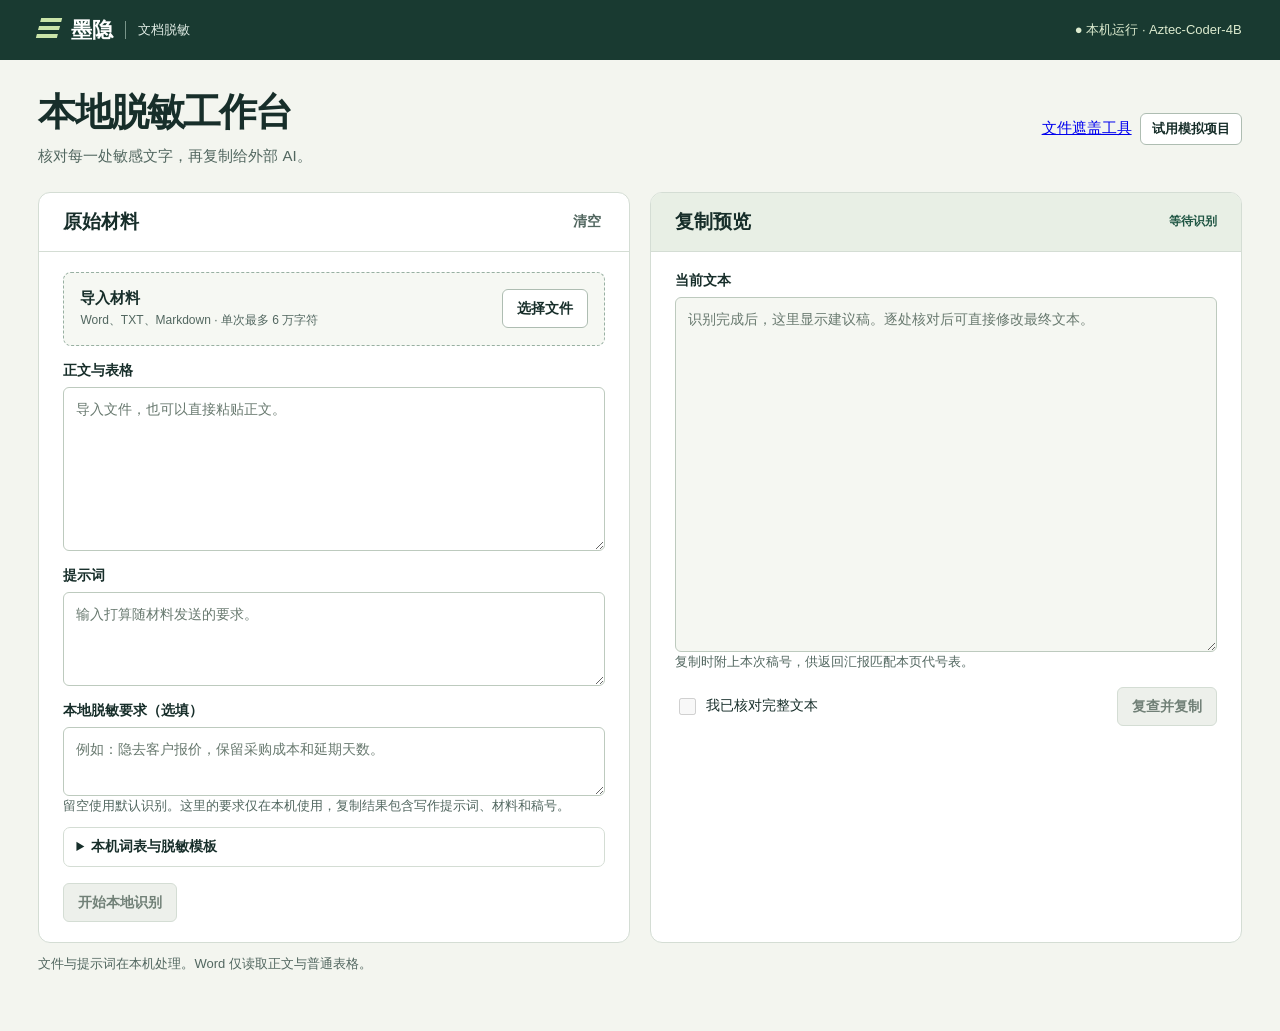
==== web/index.html @ da2279cf "Prepare Moyin Windows private beta with local Aztec redaction" ====
<!doctype html>
<html lang="zh-CN" translate="no"><head><meta charset="utf-8"><meta name="viewport" content="width=device-width,initial-scale=1">
<title>墨隐 · 本地脱敏工作台</title><link rel="stylesheet" href="style.css"><link rel="stylesheet" href="review.css">
<script defer src="text-import.js"></script>
<script defer src="sample.js"></script><script defer src="docx.js"></script><script defer src="review.js"></script><script defer src="outbound.js"></script><script defer src="ui.js"></script><script defer src="profile-return.js"></script></head>
<body><header><div class="bar"><div class="brand"><i aria-hidden="true"></i>墨隐<span>文档脱敏</span></div><span class="offline">● 本机运行 · Aztec-Coder-4B</span></div></header>
<main><section class="intro"><div><h1>本地脱敏工作台</h1><p>核对每一处敏感文字，再复制给外部 AI。</p></div><div class="buttons"><a href="/formats/" target="_blank" rel="noopener">文件遮盖工具</a><button id="demo">试用模拟项目</button></div></section>
<div class="workspace"><section class="panel"><div class="panelTitle"><h2>原始材料</h2><button id="clear" class="link">清空</button></div>
<div class="inside"><div id="drop" class="drop"><div><strong id="filename">导入材料</strong><small id="fileinfo">Word、TXT、Markdown · 单次最多 6 万字符</small></div><label class="button" for="file">选择文件</label><input class="file" id="file" type="file" accept=".docx,.txt,.md,.markdown"></div>
<label class="field" for="body">正文与表格</label><textarea rows="6" id="body" maxlength="60000" placeholder="导入文件，也可以直接粘贴正文。" spellcheck="false"></textarea>
<label class="field" for="prompt">提示词</label><textarea rows="3" id="prompt" maxlength="10000" placeholder="输入打算随材料发送的要求。" spellcheck="false"></textarea>
<label class="field" for="policy">本地脱敏要求（选填）</label><textarea rows="2" id="policy" maxlength="1000" placeholder="例如：隐去客户报价，保留采购成本和延期天数。" aria-describedby="policyHelp" spellcheck="false"></textarea>
<small id="policyHelp">留空使用默认识别。这里的要求仅在本机使用，复制结果包含写作提示词、材料和稿号。</small>
<details id="profileBox"><summary>本机词表与脱敏模板</summary>
<label class="field" for="vocabulary">本次启用的词表</label><textarea id="vocabulary" rows="3" maxlength="30000" placeholder="客户 | 山岚包装有限公司 | 山岚，SL&#10;项目 | 石榴" spellcheck="false"></textarea>
<small>每行一项，用竖线隔开类别、全称、可选客户简称。支持客户、人员、项目、机构、敏感内容。多个简称用逗号隔开。</small>
<div class="buttons"><button id="saveProfile">导出要求和词表</button><label class="button" for="loadProfile">导入模板</label><input id="loadProfile" class="file" type="file" accept=".json"></div>
<small>模板文件含原始词项，只在主动导出时保存到本机。导入后可以为当前材料单独修改。</small></details>
<div class="actions"><button id="run" class="primary" disabled>开始本地识别</button><button id="cancel" hidden>取消识别</button></div>
<div class="manual" id="manual" hidden><label for="manualType">补标选区</label><select id="manualType"><option>人员</option><option>客户全称</option><option>客户简称</option><option>项目</option><option>编号</option><option>机构</option><option>电话</option><option>邮箱</option><option>敏感内容</option></select><button id="add">替换选中文字</button><small>在上方原文或提示词中选中漏项，可只替换那一处。</small></div>
</div></section>
<section class="panel review"><div class="panelTitle"><h2>复制预览</h2><span class="state" id="reviewState">等待识别</span></div><div class="inside">
<label class="field first" for="draft">当前文本</label><textarea rows="14" id="draft" readonly spellcheck="false" placeholder="识别完成后，这里显示建议稿。逐处核对后可直接修改最终文本。"></textarea>
<div id="preflight" hidden><p role="status" id="issueText"></p><button id="locateIssue">定位这处原文</button> <button id="allowIssue">确认这处可对外发送</button></div>
<small id="stampNote">复制时附上本次稿号，供返回汇报匹配本页代号表。</small>
<div class="copyrow"><label class="check"><input type="checkbox" id="checked" disabled>我已核对完整文本</label><button id="copy" class="primary" disabled>复查并复制</button></div>
</div></section></div><p role="status" id="status">文件与提示词在本机处理。Word 仅读取正文与普通表格。</p>
<section class="panel" id="reviewPanel" hidden><div class="panelTitle"><h2>逐处核对</h2><span class="state" id="count"></span></div>
<div class="inside"><p id="policyNote" hidden></p><details id="aliasBox"><summary>客户全称与简称</summary><div id="aliasList"></div></details>
<div class="navrow"><label>显示 <select id="filter"><option value="all">全部位置</option><option value="pending">待核对位置</option><option value="policy">按本次要求识别</option><option value="attention">需要重点核对</option><option value="dictionary">来自本机词表</option></select></label><span><button id="prev">上一页</button> <span id="pageNo"></span> <button id="next">下一页</button></span></div>
<ol id="rows" class="positions"></ol></div></section>
<section class="panel" id="returnPanel" hidden><div class="panelTitle"><h2>汇报回填</h2></div><div class="inside">
<label class="field first" for="returnVersion">对外稿版本</label><select id="returnVersion"><option value="">按返回稿号匹配</option></select>
<small>代号表仅在当前页面有效。请在刷新或关闭页面前完成回填。</small>
<p id="versionSummary" class="context"></p><details id="versionDetails" hidden><summary>查看该版完整对外稿</summary><p id="versionDraft" class="context"></p></details>
<label class="field first" for="externalDraft">外部 AI 返回的汇报</label><textarea id="externalDraft" rows="4" maxlength="100000" spellcheck="false" placeholder="将基于本轮脱敏文本生成的汇报粘贴到这里。"></textarea>
<button id="scanReturn">核对汇报中的代号</button><p id="returnNote" role="status"></p><div id="returnChoices"></div>
<label class="field" for="restored">内部汇报预览</label><textarea id="restored" rows="5" readonly spellcheck="false"></textarea>
<small>请逐处确认名称和上下文。遗漏、混用或改写的代号也可以直接在内部预览中修正。</small>
<div class="copyrow"><label class="check"><input type="checkbox" id="verifiedReturn" disabled>我已核对内部汇报</label><button id="copyReturn" disabled>复制内部汇报</button></div>
</div></section></main></body></html>
---- web/style.css ----
:root{--ink:#172e2a;--muted:#526760;--line:#d4ddd4;--paper:#f3f5ef;--pine:#205644;--soft:#e4ede1;--white:#fff;--gap:24px;font-family:Inter,"Microsoft YaHei UI","Microsoft YaHei",sans-serif;color:var(--ink);background:var(--paper);font-size:15px}
*{box-sizing:border-box}body{margin:0}header{background:#193a31;color:#fff}.bar,main{width:min(1280px,94%);margin:auto}.bar,.intro,.panelTitle,.drop,.actions,.copyrow{display:flex;align-items:center;justify-content:space-between;gap:16px}.bar{min-height:60px}.brand{display:flex;align-items:center;gap:12px;font-size:21px;font-weight:700}.brand i{width:21px;height:24px;background:repeating-linear-gradient(0deg,transparent 0 4px,#cae4a9 4px 8px);transform:skew(-15deg)}.brand span{font-weight:400;font-size:13px;border-left:1px solid #789489;padding-left:12px;color:#e3eee7}.offline{color:#dcebcf;font-size:13px}
main{padding:30px 0 40px}.intro{margin:0 0 24px}.intro h1{font-size:clamp(26px,3vw,38px);line-height:1.2;letter-spacing:-.05em;margin:0 0 8px}.intro p,.muted,small,.field span{color:var(--muted)}.intro p{margin:0;line-height:1.6}.workspace{display:grid;grid-template-columns:1fr 1fr;gap:20px}.panel{min-width:0;background:var(--white);border:1px solid var(--line);border-radius:12px;overflow:hidden}.panelTitle{padding:16px 24px;border-bottom:1px solid var(--line);min-height:57px}.panelTitle h2{font-size:19px;margin:0}.inside{padding:20px 24px}.review .panelTitle{background:#e8efe5}.state{font-size:12px;font-weight:600;color:var(--pine)}.drop{border:1px dashed #98b0a2;padding:16px;border-radius:8px;background:#f6f8f3}.drop.over{outline:3px solid var(--pine)}.drop div{min-width:0}.drop strong{display:block;overflow-wrap:anywhere}.drop small{display:block;margin-top:4px;font-size:12px}.file{position:absolute;width:1px;height:1px;opacity:0}.drop:focus-within{outline:2px solid var(--pine)}
button,.button{appearance:none;border:1px solid #aebdb2;border-radius:6px;background:#fff;color:var(--ink);font:inherit;font-size:14px;font-weight:600;line-height:1.2;padding:10px 14px;cursor:pointer;white-space:nowrap}button:hover,.button:hover{background:var(--soft)}.link{border:0;background:none;padding:4px;color:var(--muted)}.primary{background:var(--pine);border-color:var(--pine);color:white}.primary:hover{background:#143e31}button:disabled{background:#edf0eb;color:#718077;border-color:var(--line);cursor:default}button:focus-visible,summary:focus-visible,input:focus-visible,textarea:focus-visible{outline:2px solid var(--pine);outline-offset:2px}.field{display:block;font-weight:600;font-size:14px;margin:16px 0 7px}.field.first{margin-top:0}.field span{font-size:12px;font-weight:400;margin-left:6px}textarea,.fix input{width:100%;border:1px solid #bdcabe;border-radius:6px;padding:10px 12px;font:inherit;font-size:14px;line-height:1.7;color:var(--ink);background:#fff}textarea{display:block;resize:vertical}textarea:disabled{background:#f6f8f3}textarea::placeholder,input::placeholder{color:#68796f}.actions{margin-top:16px;justify-content:flex-start;flex-wrap:wrap}.muted{font-size:12px}.copyrow{margin-top:16px;flex-wrap:wrap}.check{font-size:14px;display:flex;gap:7px;align-items:center}.check input{width:17px;height:17px;accent-color:var(--pine)}summary{cursor:pointer;font-weight:600;font-size:14px}.review details{padding:12px 0;border-bottom:1px solid var(--line)}.fix{display:grid;grid-template-columns:1fr 1fr auto;gap:8px;align-items:end;margin-top:12px}.fix label{font-size:12px;color:var(--muted)}.fix input{display:block;margin-top:4px;padding:6px 8px;min-width:0}#status{margin:12px 0 16px;min-height:21px;color:var(--muted);font-size:13px}#status.error{color:#8e302a}.evidence{border:1px solid var(--line);background:white;border-radius:8px;padding:14px 20px}.tablewrap{overflow:auto}table{border-collapse:collapse;width:100%;margin-top:12px;font-size:13px}th,td{padding:8px;text-align:left;border-top:1px solid var(--line);overflow-wrap:anywhere}th{color:var(--muted)}
@media(max-width:800px){.workspace{grid-template-columns:1fr}.inside,.panelTitle{padding:16px}.intro{align-items:flex-start}.intro p{font-size:14px}.fix{grid-template-columns:1fr 1fr}.intro button{font-size:12px}main{padding-top:20px}}
---- web/review.css ----
[hidden]{display:none!important}.manual,.navrow,.buttons,.aliasrow{display:flex;align-items:center;gap:8px;flex-wrap:wrap}.manual{border-top:1px solid var(--line);margin-top:16px;padding-top:12px}.manual small{width:100%}select{max-width:100%;padding:6px 9px;font:inherit;font-size:14px;color:var(--ink);background:white;border:1px solid #afbeb4;border-radius:6px}.navrow{justify-content:space-between;padding:16px 0}.positions{list-style:none;padding:0;margin:0}.positions li{border-top:1px solid var(--line);padding:13px 0;display:grid;grid-template-columns:minmax(0,1fr) auto;gap:8px 20px}.positions small{display:block}.context{margin:5px 0;white-space:pre-wrap;overflow-wrap:anywhere;line-height:1.65}.context mark{background:#f7e7ae;color:var(--ink);padding:1px 2px;border-radius:2px}.buttons{justify-content:flex-end}.buttons button[aria-pressed=true]{background:var(--pine);color:white}.aliasrow{padding:8px 0}.aliasrow strong{min-width:6em}.positions select{max-width:280px}.review textarea[readonly]{background:#f5f7f2}.navrow button,.buttons button,.manual button,.aliasrow button{font-size:13px;padding:7px 11px}#status{min-height:1.5em}#reviewPanel summary{font-weight:600;cursor:pointer}#aliasBox{padding:10px 14px;background:#f3f6ef;border-radius:7px}#pageNo{font-size:13px}.aliasrow label{display:flex;align-items:center;gap:8px}
@media(max-width:760px){.positions li{grid-template-columns:1fr}.buttons{justify-content:flex-start}.navrow{align-items:flex-start}}
#policyNote{margin:0 0 12px;padding:10px 14px;border-left:3px solid var(--pine);background:#f3f6ef;line-height:1.6}
#profileBox{margin-top:12px;padding:10px 12px;border:1px solid var(--line);border-radius:7px}#profileBox summary{cursor:pointer;font-weight:600}#profileBox .buttons{justify-content:flex-start;margin:8px 0}
#returnPanel{margin-top:18px}#scanReturn{margin-top:8px}.returnChoice{display:grid;grid-template-columns:minmax(0,1fr) auto;gap:4px 12px;padding:10px 0;border-top:1px solid var(--line)}.returnChoice select{grid-column:2;grid-row:1/3;max-width:300px}.returnChoice small{grid-column:1}
@media(max-width:760px){.returnChoice{display:block}.returnChoice select{display:block;max-width:100%;margin-top:5px}}
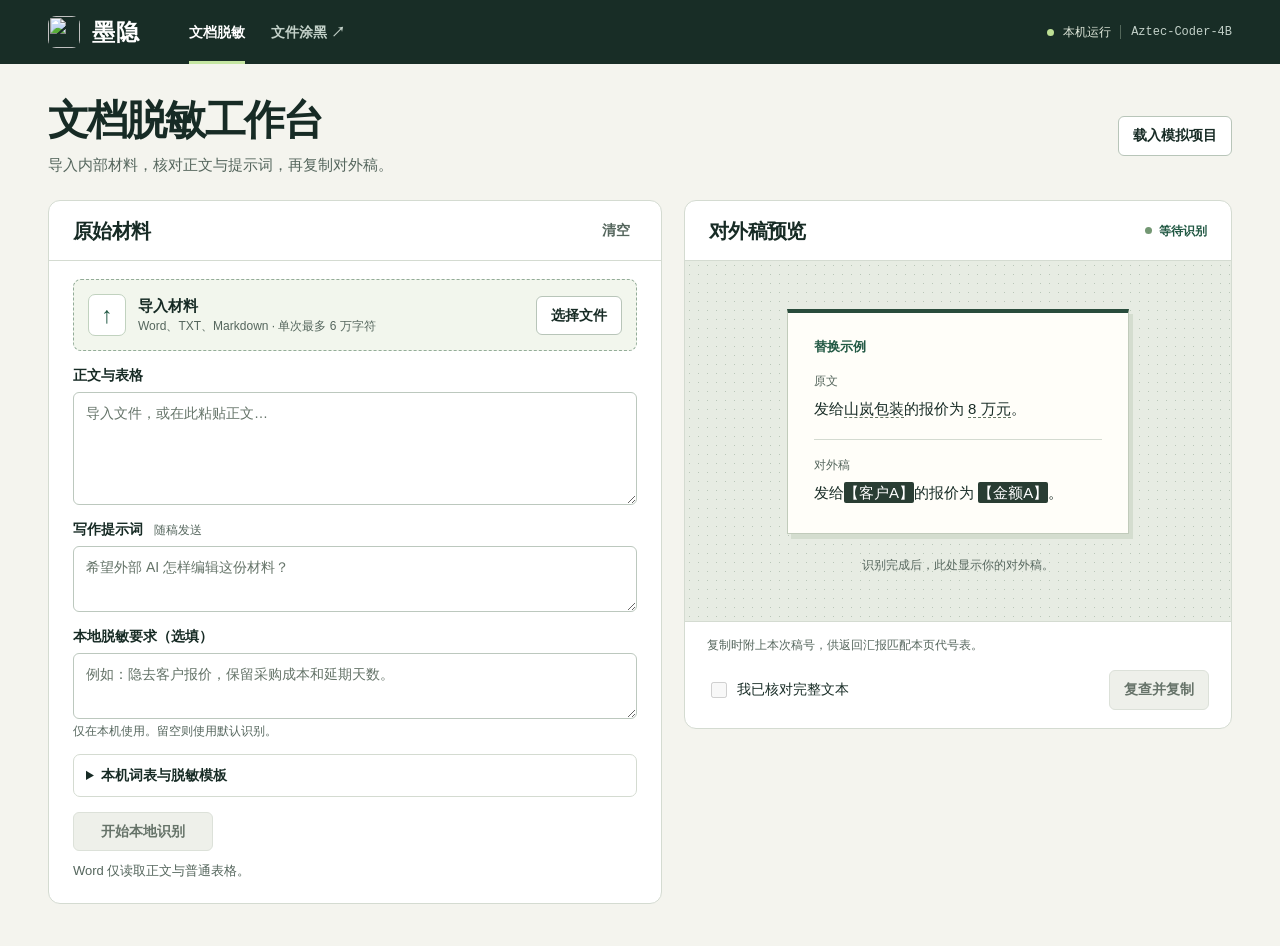
==== commit 310c6f6e: "Release private beta 2 with final cuttlefish identity and review workspace" ====
--- a/web/index.html
+++ b/web/index.html
@@ -1,34 +1,37 @@
 <!doctype html>
 <html lang="zh-CN" translate="no"><head><meta charset="utf-8"><meta name="viewport" content="width=device-width,initial-scale=1">
-<title>墨隐 · 本地脱敏工作台</title><link rel="stylesheet" href="style.css"><link rel="stylesheet" href="review.css">
+<link rel="icon" href="/moyin-32.png" type="image/png" sizes="32x32"><title>墨隐 · 本地脱敏工作台</title><link rel="stylesheet" href="style.css"><link rel="stylesheet" href="review.css">
 <script defer src="text-import.js"></script>
 <script defer src="sample.js"></script><script defer src="docx.js"></script><script defer src="review.js"></script><script defer src="outbound.js"></script><script defer src="ui.js"></script><script defer src="profile-return.js"></script></head>
-<body><header><div class="bar"><div class="brand"><i aria-hidden="true"></i>墨隐<span>文档脱敏</span></div><span class="offline">● 本机运行 · Aztec-Coder-4B</span></div></header>
-<main><section class="intro"><div><h1>本地脱敏工作台</h1><p>核对每一处敏感文字，再复制给外部 AI。</p></div><div class="buttons"><a href="/formats/" target="_blank" rel="noopener">文件遮盖工具</a><button id="demo">试用模拟项目</button></div></section>
+<body><header><div class="bar"><div class="brand"><img src="/moyin-96.png" alt="" width="32" height="32">墨隐</div><nav aria-label="工作区"><span aria-current="page">文档脱敏</span><a href="/formats/" target="_blank" rel="noopener" aria-label="文件涂黑，在新标签页打开">文件涂黑 ↗</a></nav><span class="offline">本机运行 <b>Aztec-Coder-4B</b></span></div></header>
+<main><section class="intro"><div><h1>文档脱敏工作台</h1><p>导入内部材料，核对正文与提示词，再复制对外稿。</p></div><button id="demo">载入模拟项目</button></section>
 <div class="workspace"><section class="panel"><div class="panelTitle"><h2>原始材料</h2><button id="clear" class="link">清空</button></div>
 <div class="inside"><div id="drop" class="drop"><div><strong id="filename">导入材料</strong><small id="fileinfo">Word、TXT、Markdown · 单次最多 6 万字符</small></div><label class="button" for="file">选择文件</label><input class="file" id="file" type="file" accept=".docx,.txt,.md,.markdown"></div>
-<label class="field" for="body">正文与表格</label><textarea rows="6" id="body" maxlength="60000" placeholder="导入文件，也可以直接粘贴正文。" spellcheck="false"></textarea>
-<label class="field" for="prompt">提示词</label><textarea rows="3" id="prompt" maxlength="10000" placeholder="输入打算随材料发送的要求。" spellcheck="false"></textarea>
+<label class="field" for="body">正文与表格</label><textarea rows="4" id="body" maxlength="60000" placeholder="导入文件，或在此粘贴正文…" spellcheck="false"></textarea>
+<label class="field" for="prompt">写作提示词 <span>随稿发送</span></label><textarea rows="2" id="prompt" maxlength="10000" placeholder="希望外部 AI 怎样编辑这份材料？" spellcheck="false"></textarea>
 <label class="field" for="policy">本地脱敏要求（选填）</label><textarea rows="2" id="policy" maxlength="1000" placeholder="例如：隐去客户报价，保留采购成本和延期天数。" aria-describedby="policyHelp" spellcheck="false"></textarea>
-<small id="policyHelp">留空使用默认识别。这里的要求仅在本机使用，复制结果包含写作提示词、材料和稿号。</small>
+<small id="policyHelp">仅在本机使用。留空则使用默认识别。</small>
 <details id="profileBox"><summary>本机词表与脱敏模板</summary>
 <label class="field" for="vocabulary">本次启用的词表</label><textarea id="vocabulary" rows="3" maxlength="30000" placeholder="客户 | 山岚包装有限公司 | 山岚，SL&#10;项目 | 石榴" spellcheck="false"></textarea>
 <small>每行一项，用竖线隔开类别、全称、可选客户简称。支持客户、人员、项目、机构、敏感内容。多个简称用逗号隔开。</small>
 <div class="buttons"><button id="saveProfile">导出要求和词表</button><label class="button" for="loadProfile">导入模板</label><input id="loadProfile" class="file" type="file" accept=".json"></div>
 <small>模板文件含原始词项，只在主动导出时保存到本机。导入后可以为当前材料单独修改。</small></details>
 <div class="actions"><button id="run" class="primary" disabled>开始本地识别</button><button id="cancel" hidden>取消识别</button></div>
-<div class="manual" id="manual" hidden><label for="manualType">补标选区</label><select id="manualType"><option>人员</option><option>客户全称</option><option>客户简称</option><option>项目</option><option>编号</option><option>机构</option><option>电话</option><option>邮箱</option><option>敏感内容</option></select><button id="add">替换选中文字</button><small>在上方原文或提示词中选中漏项，可只替换那一处。</small></div>
+<p role="status" id="status">Word 仅读取正文与普通表格。</p><div class="manual" id="manual" hidden><label for="manualType">补标选区</label><select id="manualType"><option>人员</option><option>客户全称</option><option>客户简称</option><option>项目</option><option>编号</option><option>机构</option><option>电话</option><option>邮箱</option><option>敏感内容</option></select><button id="add">替换选中文字</button><small>在上方原文或提示词中选中漏项，可只替换那一处。</small></div>
 </div></section>
-<section class="panel review"><div class="panelTitle"><h2>复制预览</h2><span class="state" id="reviewState">等待识别</span></div><div class="inside">
-<label class="field first" for="draft">当前文本</label><textarea rows="14" id="draft" readonly spellcheck="false" placeholder="识别完成后，这里显示建议稿。逐处核对后可直接修改最终文本。"></textarea>
+<section class="panel review" id="previewPanel" tabindex="-1" aria-label="对外稿预览"><div class="panelTitle"><h2>对外稿预览</h2><span class="state" id="reviewState" aria-live="polite">等待识别</span></div><div class="inside">
+<div class="proof">
+<div id="previewEmpty" class="previewEmpty"><div class="sampleSheet"><span>替换示例</span><p>原文</p><div>发给<em>山岚包装</em>的报价为 <em>8 万元</em>。</div><hr><p>对外稿</p><div>发给<mark>【客户A】</mark>的报价为 <mark>【金额A】</mark>。</div></div><small>识别完成后，此处显示你的对外稿。</small></div>
+<textarea rows="14" id="draft" aria-label="对外稿文本" hidden readonly spellcheck="false"></textarea></div>
+<a href="#reviewPanel" id="jumpReview" hidden>查看待核对位置 ↓</a>
 <div id="preflight" hidden><p role="status" id="issueText"></p><button id="locateIssue">定位这处原文</button> <button id="allowIssue">确认这处可对外发送</button></div>
 <small id="stampNote">复制时附上本次稿号，供返回汇报匹配本页代号表。</small>
 <div class="copyrow"><label class="check"><input type="checkbox" id="checked" disabled>我已核对完整文本</label><button id="copy" class="primary" disabled>复查并复制</button></div>
-</div></section></div><p role="status" id="status">文件与提示词在本机处理。Word 仅读取正文与普通表格。</p>
-<section class="panel" id="reviewPanel" hidden><div class="panelTitle"><h2>逐处核对</h2><span class="state" id="count"></span></div>
+</div></section></div>
+<section class="panel" id="reviewPanel" tabindex="-1" aria-label="逐处核对" hidden><div class="panelTitle"><h2>逐处核对</h2><span class="state" id="count"></span></div>
 <div class="inside"><p id="policyNote" hidden></p><details id="aliasBox"><summary>客户全称与简称</summary><div id="aliasList"></div></details>
 <div class="navrow"><label>显示 <select id="filter"><option value="all">全部位置</option><option value="pending">待核对位置</option><option value="policy">按本次要求识别</option><option value="attention">需要重点核对</option><option value="dictionary">来自本机词表</option></select></label><span><button id="prev">上一页</button> <span id="pageNo"></span> <button id="next">下一页</button></span></div>
-<ol id="rows" class="positions"></ol></div></section>
+<ol id="rows" class="positions"></ol><a class="backPreview" href="#previewPanel">返回对外稿预览 ↑</a></div></section>
 <section class="panel" id="returnPanel" hidden><div class="panelTitle"><h2>汇报回填</h2></div><div class="inside">
 <label class="field first" for="returnVersion">对外稿版本</label><select id="returnVersion"><option value="">按返回稿号匹配</option></select>
 <small>代号表仅在当前页面有效。请在刷新或关闭页面前完成回填。</small>
--- a/web/style.css
+++ b/web/style.css
@@ -1,5 +1,109 @@
-:root{--ink:#172e2a;--muted:#526760;--line:#d4ddd4;--paper:#f3f5ef;--pine:#205644;--soft:#e4ede1;--white:#fff;--gap:24px;font-family:Inter,"Microsoft YaHei UI","Microsoft YaHei",sans-serif;color:var(--ink);background:var(--paper);font-size:15px}
-*{box-sizing:border-box}body{margin:0}header{background:#193a31;color:#fff}.bar,main{width:min(1280px,94%);margin:auto}.bar,.intro,.panelTitle,.drop,.actions,.copyrow{display:flex;align-items:center;justify-content:space-between;gap:16px}.bar{min-height:60px}.brand{display:flex;align-items:center;gap:12px;font-size:21px;font-weight:700}.brand i{width:21px;height:24px;background:repeating-linear-gradient(0deg,transparent 0 4px,#cae4a9 4px 8px);transform:skew(-15deg)}.brand span{font-weight:400;font-size:13px;border-left:1px solid #789489;padding-left:12px;color:#e3eee7}.offline{color:#dcebcf;font-size:13px}
-main{padding:30px 0 40px}.intro{margin:0 0 24px}.intro h1{font-size:clamp(26px,3vw,38px);line-height:1.2;letter-spacing:-.05em;margin:0 0 8px}.intro p,.muted,small,.field span{color:var(--muted)}.intro p{margin:0;line-height:1.6}.workspace{display:grid;grid-template-columns:1fr 1fr;gap:20px}.panel{min-width:0;background:var(--white);border:1px solid var(--line);border-radius:12px;overflow:hidden}.panelTitle{padding:16px 24px;border-bottom:1px solid var(--line);min-height:57px}.panelTitle h2{font-size:19px;margin:0}.inside{padding:20px 24px}.review .panelTitle{background:#e8efe5}.state{font-size:12px;font-weight:600;color:var(--pine)}.drop{border:1px dashed #98b0a2;padding:16px;border-radius:8px;background:#f6f8f3}.drop.over{outline:3px solid var(--pine)}.drop div{min-width:0}.drop strong{display:block;overflow-wrap:anywhere}.drop small{display:block;margin-top:4px;font-size:12px}.file{position:absolute;width:1px;height:1px;opacity:0}.drop:focus-within{outline:2px solid var(--pine)}
-button,.button{appearance:none;border:1px solid #aebdb2;border-radius:6px;background:#fff;color:var(--ink);font:inherit;font-size:14px;font-weight:600;line-height:1.2;padding:10px 14px;cursor:pointer;white-space:nowrap}button:hover,.button:hover{background:var(--soft)}.link{border:0;background:none;padding:4px;color:var(--muted)}.primary{background:var(--pine);border-color:var(--pine);color:white}.primary:hover{background:#143e31}button:disabled{background:#edf0eb;color:#718077;border-color:var(--line);cursor:default}button:focus-visible,summary:focus-visible,input:focus-visible,textarea:focus-visible{outline:2px solid var(--pine);outline-offset:2px}.field{display:block;font-weight:600;font-size:14px;margin:16px 0 7px}.field.first{margin-top:0}.field span{font-size:12px;font-weight:400;margin-left:6px}textarea,.fix input{width:100%;border:1px solid #bdcabe;border-radius:6px;padding:10px 12px;font:inherit;font-size:14px;line-height:1.7;color:var(--ink);background:#fff}textarea{display:block;resize:vertical}textarea:disabled{background:#f6f8f3}textarea::placeholder,input::placeholder{color:#68796f}.actions{margin-top:16px;justify-content:flex-start;flex-wrap:wrap}.muted{font-size:12px}.copyrow{margin-top:16px;flex-wrap:wrap}.check{font-size:14px;display:flex;gap:7px;align-items:center}.check input{width:17px;height:17px;accent-color:var(--pine)}summary{cursor:pointer;font-weight:600;font-size:14px}.review details{padding:12px 0;border-bottom:1px solid var(--line)}.fix{display:grid;grid-template-columns:1fr 1fr auto;gap:8px;align-items:end;margin-top:12px}.fix label{font-size:12px;color:var(--muted)}.fix input{display:block;margin-top:4px;padding:6px 8px;min-width:0}#status{margin:12px 0 16px;min-height:21px;color:var(--muted);font-size:13px}#status.error{color:#8e302a}.evidence{border:1px solid var(--line);background:white;border-radius:8px;padding:14px 20px}.tablewrap{overflow:auto}table{border-collapse:collapse;width:100%;margin-top:12px;font-size:13px}th,td{padding:8px;text-align:left;border-top:1px solid var(--line);overflow-wrap:anywhere}th{color:var(--muted)}
-@media(max-width:800px){.workspace{grid-template-columns:1fr}.inside,.panelTitle{padding:16px}.intro{align-items:flex-start}.intro p{font-size:14px}.fix{grid-template-columns:1fr 1fr}.intro button{font-size:12px}main{padding-top:20px}}
+:root {
+  --ink:#172b25; --muted:#55665d; --line:#d4dbd1; --paper:#f4f4ee;
+  --pine:#215843; --soft:#e7eee5; --white:#fff;
+  font:15px/1.5 Inter,"Microsoft YaHei UI","Microsoft YaHei",sans-serif;
+  color:var(--ink); background:var(--paper);
+}
+* { box-sizing:border-box }
+body,h1,h2,p { margin:0 }
+[hidden] { display:none!important }
+header { background:#182d26; color:#fff }
+.bar,main { width:min(1320px,calc(100% - 96px)); margin-inline:auto }
+.bar,.brand,.bar nav,.intro,.panelTitle,.drop,.actions,.copyrow { display:flex; align-items:center }
+.bar { min-height:64px; gap:48px }
+.brand { gap:12px; font-size:23px; font-weight:700; letter-spacing:.06em }
+.brand img { width:32px; height:32px; border-radius:8px; flex:none }
+.bar nav { align-self:stretch; gap:26px }
+.bar nav>* { align-self:stretch; display:flex; align-items:center; position:relative; font-weight:600; font-size:14px; text-decoration:none; color:#c3d1c9 }
+.bar nav a:hover,.bar nav [aria-current] { color:white }
+.bar nav [aria-current]::after { content:""; position:absolute; bottom:0; left:0; right:0; height:3px; background:#c5e6a2 }
+.offline { margin-left:auto; display:flex; align-items:center; gap:9px; font-size:12px; white-space:nowrap; color:#e2eadd }
+.offline::before,.state::before { content:""; width:7px; height:7px; border-radius:50%; background:#bddf94 }
+.offline b { color:#c3d1c9; font:12px/1.2 Consolas,monospace; border-left:1px solid #53675a; padding-left:10px }
+main { padding:32px 0 42px }
+.intro { justify-content:space-between; gap:20px; margin-bottom:24px }
+.intro h1 { font-size:clamp(28px,3.2vw,44px); font-weight:700; line-height:1.22; letter-spacing:-.045em }
+.intro p { color:var(--muted); margin-top:8px }
+.workspace { display:grid; grid-template-columns:minmax(0,1.12fr) minmax(0,1fr); gap:22px; align-items:start }
+.panel { background:#fff; border:1px solid var(--line); border-radius:12px; min-width:0; overflow:hidden }
+.panelTitle { min-height:60px; justify-content:space-between; gap:12px; border-bottom:1px solid var(--line); padding:12px 24px }
+.panelTitle h2 { font-size:20px; line-height:1.3; letter-spacing:-.03em }
+.inside { padding:18px 24px 22px }
+small,.muted,.field span { color:var(--muted); font-size:12px; line-height:1.55 }
+.drop { gap:12px; border:1px dashed #93ac98; background:#f2f6ed; border-radius:8px; padding:14px }
+.drop::before { content:"↑"; border:1px solid #c1d2bf; border-radius:7px; background:#fff; color:var(--pine); width:36px; height:40px; flex:none; display:grid; place-items:center; font:600 23px/1 sans-serif }
+.drop div { min-width:0; flex:1 }
+.drop strong,.drop small { display:block; overflow-wrap:anywhere }
+.drop:focus-within,.drop.over { outline:2px solid var(--pine); outline-offset:2px }
+.file { position:absolute; width:1px; height:1px; opacity:0 }
+button,.button { display:inline-flex; justify-content:center; align-items:center; appearance:none; background:white; color:var(--ink); border:1px solid #b8c5b9; border-radius:6px; padding:9px 14px; font-family:inherit; font-size:14px; font-weight:600; line-height:1.4; cursor:pointer }
+button:hover,.button:hover { background:var(--soft) }
+button:disabled { color:#667369; background:#eef0ea; border-color:#dce1d9; cursor:default }
+.link { border:0; color:var(--muted); padding:5px 7px }
+.primary:not(:disabled) { background:var(--pine); color:white; border-color:var(--pine) }
+.primary:not(:disabled):hover { background:#163e2d }
+:focus-visible { outline:3px solid #52815f; outline-offset:3px }
+.bar :focus-visible { outline-color:#c5e6a2; outline-offset:0 }
+.field { display:block; font-size:14px; font-weight:600; margin:14px 0 6px }
+.field.first { margin-top:0 }
+.field span { font-weight:400; margin-left:7px }
+textarea,select,.fix input { max-width:100%; border:1px solid #bcc8be; border-radius:6px; background:#fff; color:var(--ink); font:inherit; font-size:14px }
+textarea { display:block; width:100%; resize:vertical; padding:9px 12px; line-height:1.65 }
+textarea::placeholder { color:#647368 }
+select { padding:6px 9px }
+summary { cursor:pointer; font-weight:600; font-size:14px }
+.actions,.copyrow { gap:12px; flex-wrap:wrap; margin-top:15px }
+.actions .primary { min-width:140px }
+.copyrow { justify-content:space-between }
+.check { display:flex; align-items:center; gap:7px; font-size:14px }
+input[type=checkbox] { width:16px; height:16px; accent-color:var(--pine) }
+#status { margin:10px 0 16px; min-height:1.5em; color:var(--muted); font-size:13px }
+#status.error { color:#963b2e }
+.review .inside { padding:0 0 18px }
+.review .inside>:not(.proof) { margin-inline:22px }
+.proof { padding:22px; background-color:#e7ece3; background-image:radial-gradient(#b9c6b8 .85px,transparent .85px); background-size:9px 9px; border-bottom:1px solid var(--line) }
+.previewEmpty { min-height:316px; display:grid; align-content:center; justify-items:center; gap:22px; text-align:center; padding:8px 0 }
+.sampleSheet { width:min(100%,342px); padding:22px 26px 26px; text-align:left; background:#fffef9; border:1px solid #c1cbbb; border-top:4px solid #294c3c; box-shadow:4px 5px 0 #d4ddcf }
+.sampleSheet span { font-size:13px; font-weight:700; color:var(--pine) }
+.sampleSheet p { font-size:12px; color:var(--muted); margin:15px 0 5px }
+.sampleSheet div { font-size:15px; line-height:1.85 }
+.sampleSheet em { font-style:normal; border-bottom:1px dashed #647562 }
+.sampleSheet mark { color:white; background:#293d33; padding:2px 0; border-radius:2px; white-space:nowrap }
+.sampleSheet hr { border:0; border-top:1px solid var(--line); margin:16px 0 }
+.review .proof #draft { background:#fffef9; min-height:316px; padding:19px; border-radius:2px; line-height:1.85 }
+.state { display:inline-flex; align-items:center; gap:7px; font-size:12px; font-weight:600; color:var(--pine) }
+.state::before { background:#739773 }
+#stampNote,#jumpReview { display:block; margin-top:14px }
+#jumpReview { font-weight:600; color:var(--pine); text-underline-offset:3px }
+#preflight { margin-top:14px; padding:12px; border-left:3px solid #ac6f24; background:#fff5df }
+#preflight button { margin-top:8px }
+#reviewPanel,#previewPanel { scroll-margin-top:16px }
+.backPreview { display:inline-block; margin-top:15px; color:var(--pine); font-weight:600; text-underline-offset:3px }
+#reviewPanel { margin-top:20px }
+.workspace #status { margin:10px 0 0 }
+@media(max-width:900px) {
+  .bar,main { width:calc(100% - 40px) }
+  .workspace { gap:14px }
+  .panelTitle,.inside { padding-inline:16px }
+  .bar { gap:28px }
+}
+@media(max-width:760px) {
+  .bar,main { width:calc(100% - 28px) }
+  .bar { min-height:54px; gap:18px }
+  .brand { gap:7px; font-size:18px }
+  .brand img { width:25px; height:25px; border-radius:6px }
+  .bar nav { gap:14px }
+  .bar nav>* { font-size:13px }
+  .offline { gap:5px; font-size:11px }
+  .offline b { display:none }
+  main { padding-top:22px }
+  .intro { align-items:start; flex-wrap:wrap; gap:10px; margin-bottom:16px }
+  .intro p { font-size:13px }
+  .workspace { grid-template-columns:minmax(0,1fr) }
+  .proof { padding:15px }
+  .previewEmpty { min-height:250px }
+  .sampleSheet { padding:15px 18px }
+  .drop { padding:10px; gap:8px }
+  .drop::before { display:none }
+  .panelTitle { min-height:50px }
+}
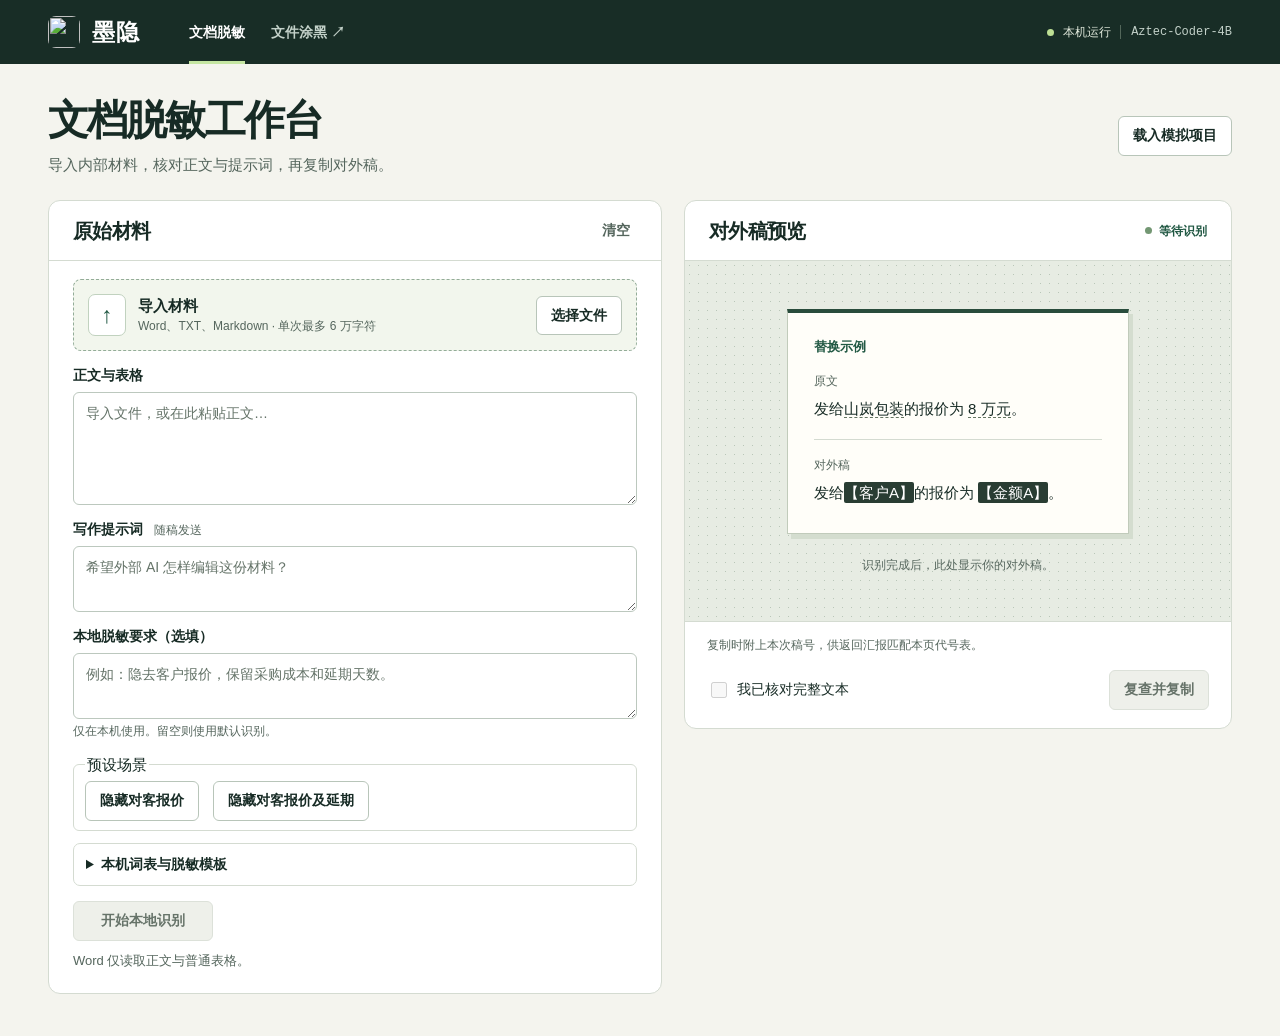
==== commit 871c3617: "Confirm deterministic redaction plans and offer explicit free-form fallback" ====
--- a/web/index.html
+++ b/web/index.html
@@ -2,7 +2,7 @@
 <html lang="zh-CN" translate="no"><head><meta charset="utf-8"><meta name="viewport" content="width=device-width,initial-scale=1">
 <link rel="icon" href="/moyin-32.png" type="image/png" sizes="32x32"><title>墨隐 · 本地脱敏工作台</title><link rel="stylesheet" href="style.css"><link rel="stylesheet" href="review.css">
 <script defer src="text-import.js"></script>
-<script defer src="sample.js"></script><script defer src="docx.js"></script><script defer src="review.js"></script><script defer src="outbound.js"></script><script defer src="ui.js"></script><script defer src="profile-return.js"></script></head>
+<script defer src="sample.js"></script><script defer src="docx.js"></script><script defer src="review.js"></script><script defer src="outbound.js"></script><script defer src="ui.js"></script><script defer src="rule-card.js"></script><script defer src="profile-return.js"></script></head>
 <body><header><div class="bar"><div class="brand"><img src="/moyin-96.png" alt="" width="32" height="32">墨隐</div><nav aria-label="工作区"><span aria-current="page">文档脱敏</span><a href="/formats/" target="_blank" rel="noopener" aria-label="文件涂黑，在新标签页打开">文件涂黑 ↗</a></nav><span class="offline">本机运行 <b>Aztec-Coder-4B</b></span></div></header>
 <main><section class="intro"><div><h1>文档脱敏工作台</h1><p>导入内部材料，核对正文与提示词，再复制对外稿。</p></div><button id="demo">载入模拟项目</button></section>
 <div class="workspace"><section class="panel"><div class="panelTitle"><h2>原始材料</h2><button id="clear" class="link">清空</button></div>
@@ -11,13 +11,22 @@
 <label class="field" for="prompt">写作提示词 <span>随稿发送</span></label><textarea rows="2" id="prompt" maxlength="10000" placeholder="希望外部 AI 怎样编辑这份材料？" spellcheck="false"></textarea>
 <label class="field" for="policy">本地脱敏要求（选填）</label><textarea rows="2" id="policy" maxlength="1000" placeholder="例如：隐去客户报价，保留采购成本和延期天数。" aria-describedby="policyHelp" spellcheck="false"></textarea>
 <small id="policyHelp">仅在本机使用。留空则使用默认识别。</small>
+<fieldset id="ruleTools"><legend>预设场景</legend>
+<div class="ruleButtons"><button id="pricePreset">隐藏对客报价</button><button id="bothPreset">隐藏对客报价及延期</button></div>
+<div id="ruleOptions" hidden><label><input type="checkbox" id="pickPrice">对客报价</label>
+<label><input type="checkbox" id="pickDelay">延期时长</label>
+<label>作用范围 <select id="ruleScope"><option value="both">正文和提示词</option><option value="body">仅正文</option><option value="prompt">仅提示词</option></select></label>
+<label id="recipientOption">报价受方 <input id="quoteRecipient" maxlength="10" placeholder="不限"></label>
+<label id="issuedOption"><input id="issuedOnly" type="checkbox">仅已报出</label>
+<label id="actualOption"><input id="actualOnly" type="checkbox">仅实际延期</label></div></fieldset>
+<section id="ruleCard" aria-live="polite" aria-label="规则确认" hidden></section>
 <details id="profileBox"><summary>本机词表与脱敏模板</summary>
 <label class="field" for="vocabulary">本次启用的词表</label><textarea id="vocabulary" rows="3" maxlength="30000" placeholder="客户 | 山岚包装有限公司 | 山岚，SL&#10;项目 | 石榴" spellcheck="false"></textarea>
 <small>每行一项，用竖线隔开类别、全称、可选客户简称。支持客户、人员、项目、机构、敏感内容。多个简称用逗号隔开。</small>
 <div class="buttons"><button id="saveProfile">导出要求和词表</button><label class="button" for="loadProfile">导入模板</label><input id="loadProfile" class="file" type="file" accept=".json"></div>
 <small>模板文件含原始词项，只在主动导出时保存到本机。导入后可以为当前材料单独修改。</small></details>
-<div class="actions"><button id="run" class="primary" disabled>开始本地识别</button><button id="cancel" hidden>取消识别</button></div>
-<p role="status" id="status">Word 仅读取正文与普通表格。</p><div class="manual" id="manual" hidden><label for="manualType">补标选区</label><select id="manualType"><option>人员</option><option>客户全称</option><option>客户简称</option><option>项目</option><option>编号</option><option>机构</option><option>电话</option><option>邮箱</option><option>敏感内容</option></select><button id="add">替换选中文字</button><small>在上方原文或提示词中选中漏项，可只替换那一处。</small></div>
+<div class="actions"><button id="run" class="primary" disabled>开始本地识别</button><button id="freeRun" hidden>仍按原话自由识别（回退路径）</button><button id="cancel" hidden>取消识别</button></div>
+<p role="status" id="status">Word 仅读取正文与普通表格。</p><div class="manual" id="manual" hidden><label for="manualType">补标选区</label><select id="manualType"><option>人员</option><option>客户全称</option><option>客户简称</option><option>项目</option><option>编号</option><option>金额</option><option>时间</option><option>机构</option><option>电话</option><option>邮箱</option><option>敏感内容</option></select><button id="add">替换选中文字</button><small>在上方原文或提示词中选中漏项，可只替换那一处。</small></div>
 </div></section>
 <section class="panel review" id="previewPanel" tabindex="-1" aria-label="对外稿预览"><div class="panelTitle"><h2>对外稿预览</h2><span class="state" id="reviewState" aria-live="polite">等待识别</span></div><div class="inside">
 <div class="proof">
@@ -30,8 +39,11 @@
 </div></section></div>
 <section class="panel" id="reviewPanel" tabindex="-1" aria-label="逐处核对" hidden><div class="panelTitle"><h2>逐处核对</h2><span class="state" id="count"></span></div>
 <div class="inside"><p id="policyNote" hidden></p><details id="aliasBox"><summary>客户全称与简称</summary><div id="aliasList"></div></details>
-<div class="navrow"><label>显示 <select id="filter"><option value="all">全部位置</option><option value="pending">待核对位置</option><option value="policy">按本次要求识别</option><option value="attention">需要重点核对</option><option value="dictionary">来自本机词表</option></select></label><span><button id="prev">上一页</button> <span id="pageNo"></span> <button id="next">下一页</button></span></div>
-<ol id="rows" class="positions"></ol><a class="backPreview" href="#previewPanel">返回对外稿预览 ↑</a></div></section>
+<div class="buttons"><button id="editScope" hidden>修改脱敏要求</button><button id="keepOutside" hidden>确认保留范围外位置</button><button id="undoOutside" hidden>撤销合并保留</button></div>
+<div id="rows">
+<section id="numericOverview" aria-labelledby="numericTitle" hidden><h3 id="numericTitle">已识别金额与时长</h3><div id="numberGroups"></div></section>
+<div class="navrow"><label>其他位置 <select id="filter"><option value="all">全部位置</option><option value="pending">待核对位置</option><option value="policy">按本次要求识别</option><option value="outside" hidden>可合并保留的位置</option><option value="attention">需要重点核对</option><option value="dictionary">来自本机词表</option></select></label><span><button id="prev">上一页</button> <span id="pageNo"></span> <button id="next">下一页</button></span></div>
+<ol id="otherRows" class="positions"></ol><small id="noOther" hidden>没有其他匹配位置，遗漏内容可选中原文补标。</small></div><a class="backPreview" href="#previewPanel">返回对外稿预览 ↑</a></div></section>
 <section class="panel" id="returnPanel" hidden><div class="panelTitle"><h2>汇报回填</h2></div><div class="inside">
 <label class="field first" for="returnVersion">对外稿版本</label><select id="returnVersion"><option value="">按返回稿号匹配</option></select>
 <small>代号表仅在当前页面有效。请在刷新或关闭页面前完成回填。</small>
--- a/web/review.css
+++ b/web/review.css
@@ -1,6 +1,12 @@
 [hidden]{display:none!important}.manual,.navrow,.buttons,.aliasrow{display:flex;align-items:center;gap:8px;flex-wrap:wrap}.manual{border-top:1px solid var(--line);margin-top:16px;padding-top:12px}.manual small{width:100%}select{max-width:100%;padding:6px 9px;font:inherit;font-size:14px;color:var(--ink);background:white;border:1px solid #afbeb4;border-radius:6px}.navrow{justify-content:space-between;padding:16px 0}.positions{list-style:none;padding:0;margin:0}.positions li{border-top:1px solid var(--line);padding:13px 0;display:grid;grid-template-columns:minmax(0,1fr) auto;gap:8px 20px}.positions small{display:block}.context{margin:5px 0;white-space:pre-wrap;overflow-wrap:anywhere;line-height:1.65}.context mark{background:#f7e7ae;color:var(--ink);padding:1px 2px;border-radius:2px}.buttons{justify-content:flex-end}.buttons button[aria-pressed=true]{background:var(--pine);color:white}.aliasrow{padding:8px 0}.aliasrow strong{min-width:6em}.positions select{max-width:280px}.review textarea[readonly]{background:#f5f7f2}.navrow button,.buttons button,.manual button,.aliasrow button{font-size:13px;padding:7px 11px}#status{min-height:1.5em}#reviewPanel summary{font-weight:600;cursor:pointer}#aliasBox{padding:10px 14px;background:#f3f6ef;border-radius:7px}#pageNo{font-size:13px}.aliasrow label{display:flex;align-items:center;gap:8px}
 @media(max-width:760px){.positions li{grid-template-columns:1fr}.buttons{justify-content:flex-start}.navrow{align-items:flex-start}}
 #policyNote{margin:0 0 12px;padding:10px 14px;border-left:3px solid var(--pine);background:#f3f6ef;line-height:1.6}
+#numericOverview{margin:18px 0;border-bottom:1px solid var(--line);padding-bottom:8px}
+#numericOverview h3{margin:0 0 10px}.numberGroup{padding:8px 12px}.numberGroup h4{margin:4px 0}
+#ruleTools{margin:12px 0;border:1px solid var(--line);border-radius:6px}#ruleOptions,.ruleButtons{display:flex;gap:8px 14px;align-items:center;flex-wrap:wrap}#ruleOptions{margin-top:10px}#quoteRecipient{width:7em}
+#ruleCard{margin-top:10px;border-inline-start:3px solid var(--pine);padding:10px 14px;background:#f3f6ef}#ruleCard dl{display:grid;grid-template-columns:auto 1fr;gap:4px 12px;margin:8px 0 0}#ruleCard dd{margin:0;overflow-wrap:anywhere}#ruleCard p{margin:6px 0 0}
+.numberGroup.attention:has(li){background:#fff4d1;border-inline-start:4px solid #986600;border-radius:5px}
+.numberGroup.attention strong{color:#654700}
 #profileBox{margin-top:12px;padding:10px 12px;border:1px solid var(--line);border-radius:7px}#profileBox summary{cursor:pointer;font-weight:600}#profileBox .buttons{justify-content:flex-start;margin:8px 0}
 #returnPanel{margin-top:18px}#scanReturn{margin-top:8px}.returnChoice{display:grid;grid-template-columns:minmax(0,1fr) auto;gap:4px 12px;padding:10px 0;border-top:1px solid var(--line)}.returnChoice select{grid-column:2;grid-row:1/3;max-width:300px}.returnChoice small{grid-column:1}
 @media(max-width:760px){.returnChoice{display:block}.returnChoice select{display:block;max-width:100%;margin-top:5px}}
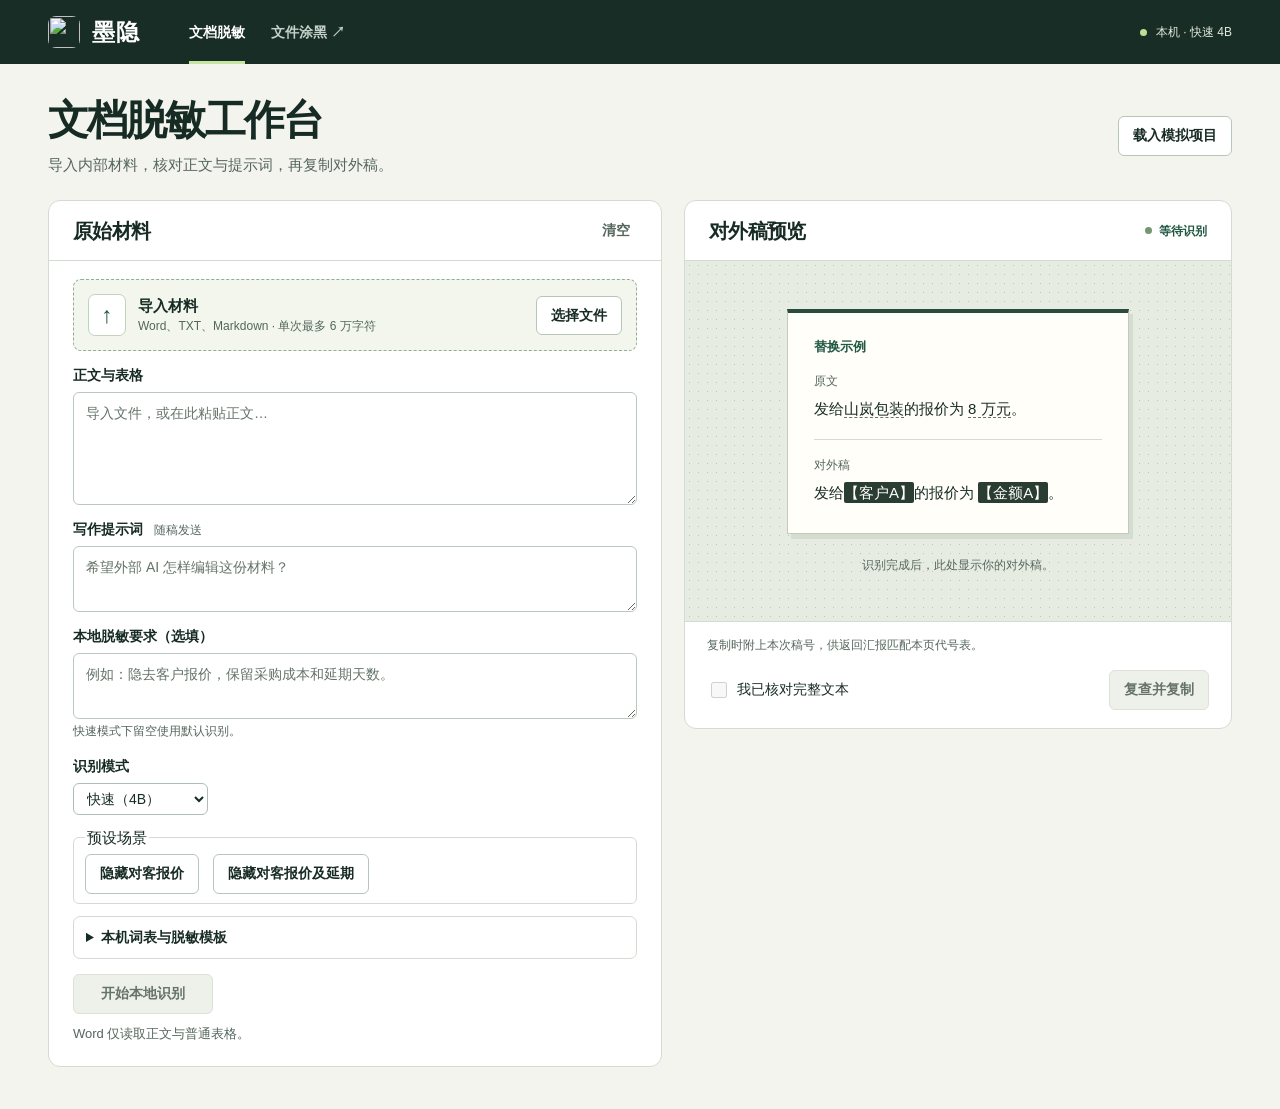
==== commit 29127e70: "Expose optional high-precision mode and per-occurrence business reasons" ====
--- a/web/index.html
+++ b/web/index.html
@@ -3,20 +3,23 @@
 <link rel="icon" href="/moyin-32.png" type="image/png" sizes="32x32"><title>墨隐 · 本地脱敏工作台</title><link rel="stylesheet" href="style.css"><link rel="stylesheet" href="review.css">
 <script defer src="text-import.js"></script>
 <script defer src="sample.js"></script><script defer src="docx.js"></script><script defer src="review.js"></script><script defer src="outbound.js"></script><script defer src="ui.js"></script><script defer src="rule-card.js"></script><script defer src="profile-return.js"></script></head>
-<body><header><div class="bar"><div class="brand"><img src="/moyin-96.png" alt="" width="32" height="32">墨隐</div><nav aria-label="工作区"><span aria-current="page">文档脱敏</span><a href="/formats/" target="_blank" rel="noopener" aria-label="文件涂黑，在新标签页打开">文件涂黑 ↗</a></nav><span class="offline">本机运行 <b>Aztec-Coder-4B</b></span></div></header>
+<body><header><div class="bar"><div class="brand"><img src="/moyin-96.png" alt="" width="32" height="32">墨隐</div><nav aria-label="工作区"><span aria-current="page">文档脱敏</span><a href="/formats/" target="_blank" rel="noopener" aria-label="文件涂黑，在新标签页打开">文件涂黑 ↗</a></nav><span class="offline" id="modelBadge">本机 · 快速 4B</span></div></header>
 <main><section class="intro"><div><h1>文档脱敏工作台</h1><p>导入内部材料，核对正文与提示词，再复制对外稿。</p></div><button id="demo">载入模拟项目</button></section>
 <div class="workspace"><section class="panel"><div class="panelTitle"><h2>原始材料</h2><button id="clear" class="link">清空</button></div>
 <div class="inside"><div id="drop" class="drop"><div><strong id="filename">导入材料</strong><small id="fileinfo">Word、TXT、Markdown · 单次最多 6 万字符</small></div><label class="button" for="file">选择文件</label><input class="file" id="file" type="file" accept=".docx,.txt,.md,.markdown"></div>
 <label class="field" for="body">正文与表格</label><textarea rows="4" id="body" maxlength="60000" placeholder="导入文件，或在此粘贴正文…" spellcheck="false"></textarea>
 <label class="field" for="prompt">写作提示词 <span>随稿发送</span></label><textarea rows="2" id="prompt" maxlength="10000" placeholder="希望外部 AI 怎样编辑这份材料？" spellcheck="false"></textarea>
 <label class="field" for="policy">本地脱敏要求（选填）</label><textarea rows="2" id="policy" maxlength="1000" placeholder="例如：隐去客户报价，保留采购成本和延期天数。" aria-describedby="policyHelp" spellcheck="false"></textarea>
-<small id="policyHelp">仅在本机使用。留空则使用默认识别。</small>
+<small id="policyHelp">快速模式下留空使用默认识别。</small>
+<label class="field" for="modelMode">识别模式</label>
+<select id="modelMode"><option value="fast">快速（4B）</option><option value="precision">高精度（27B）</option></select>
+<small id="modeNote" aria-live="polite"></small>
 <fieldset id="ruleTools"><legend>预设场景</legend>
 <div class="ruleButtons"><button id="pricePreset">隐藏对客报价</button><button id="bothPreset">隐藏对客报价及延期</button></div>
 <div id="ruleOptions" hidden><label><input type="checkbox" id="pickPrice">对客报价</label>
 <label><input type="checkbox" id="pickDelay">延期时长</label>
 <label>作用范围 <select id="ruleScope"><option value="both">正文和提示词</option><option value="body">仅正文</option><option value="prompt">仅提示词</option></select></label>
-<label id="recipientOption">报价受方 <input id="quoteRecipient" maxlength="10" placeholder="不限"></label>
+<label id="recipientOption">收报价方 <input id="quoteRecipient" maxlength="10" placeholder="不限"></label>
 <label id="issuedOption"><input id="issuedOnly" type="checkbox">仅已报出</label>
 <label id="actualOption"><input id="actualOnly" type="checkbox">仅实际延期</label></div></fieldset>
 <section id="ruleCard" aria-live="polite" aria-label="规则确认" hidden></section>
--- a/web/review.css
+++ b/web/review.css
@@ -10,3 +10,5 @@
 #profileBox{margin-top:12px;padding:10px 12px;border:1px solid var(--line);border-radius:7px}#profileBox summary{cursor:pointer;font-weight:600}#profileBox .buttons{justify-content:flex-start;margin:8px 0}
 #returnPanel{margin-top:18px}#scanReturn{margin-top:8px}.returnChoice{display:grid;grid-template-columns:minmax(0,1fr) auto;gap:4px 12px;padding:10px 0;border-top:1px solid var(--line)}.returnChoice select{grid-column:2;grid-row:1/3;max-width:300px}.returnChoice small{grid-column:1}
 @media(max-width:760px){.returnChoice{display:block}.returnChoice select{display:block;max-width:100%;margin-top:5px}}
+
+.businessReason{margin:.35rem 0;color:#294e44;line-height:1.5;overflow-wrap:anywhere;}
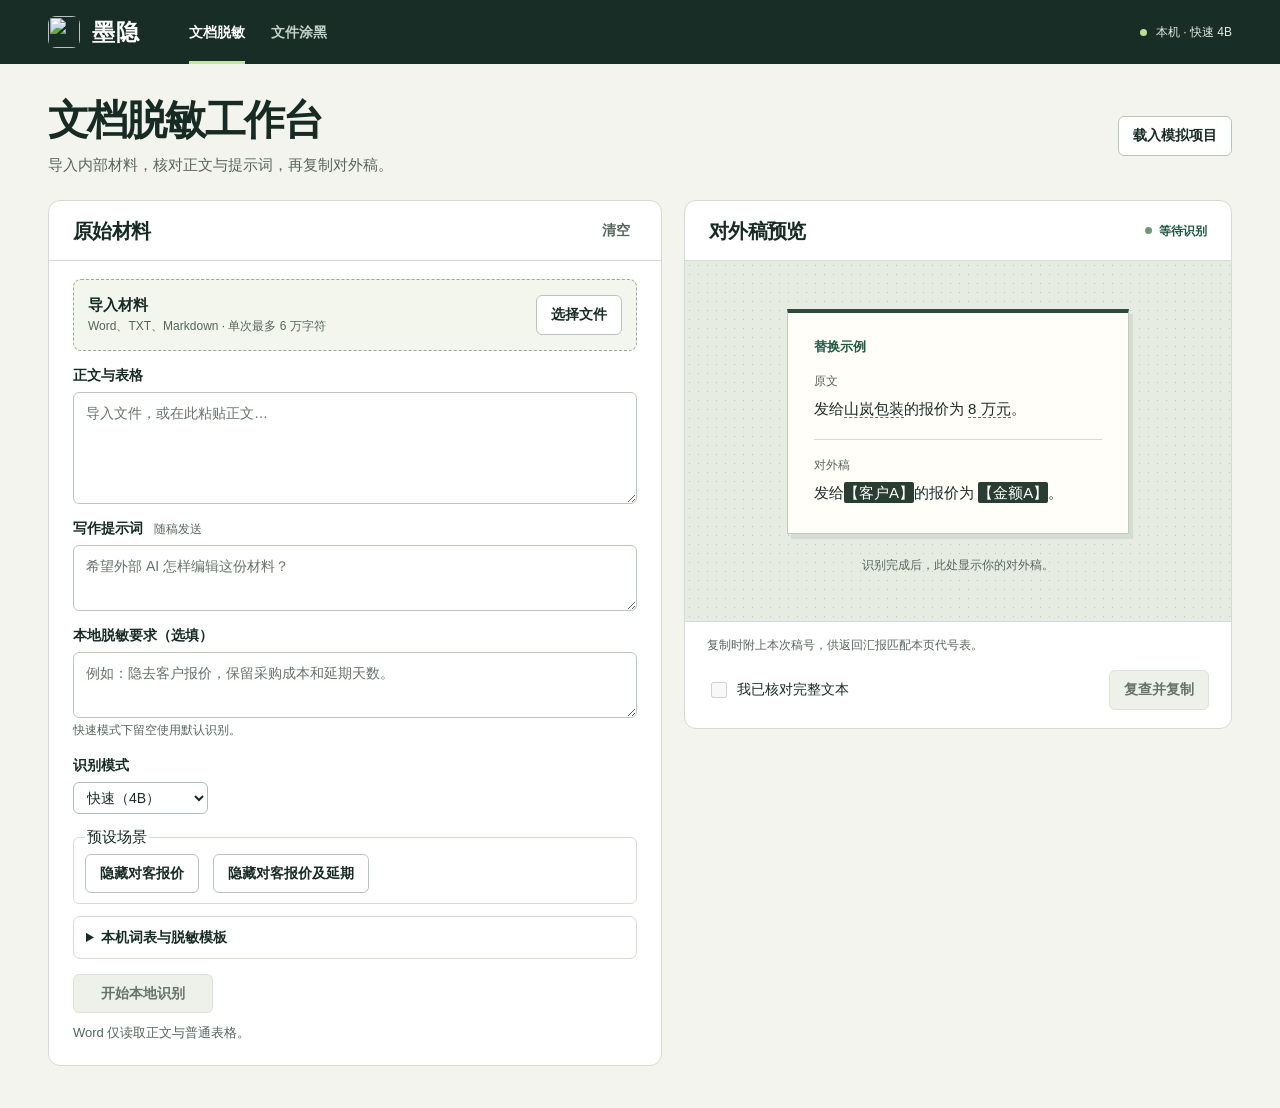
==== commit 03a658ac: "Preserve unmatched text in explicit custom rules and prepare v0.1.1" ====
--- a/web/index.html
+++ b/web/index.html
@@ -3,7 +3,7 @@
 <link rel="icon" href="/moyin-32.png" type="image/png" sizes="32x32"><title>墨隐 · 本地脱敏工作台</title><link rel="stylesheet" href="style.css"><link rel="stylesheet" href="review.css">
 <script defer src="text-import.js"></script>
 <script defer src="sample.js"></script><script defer src="docx.js"></script><script defer src="review.js"></script><script defer src="outbound.js"></script><script defer src="ui.js"></script><script defer src="rule-card.js"></script><script defer src="profile-return.js"></script></head>
-<body><header><div class="bar"><div class="brand"><img src="/moyin-96.png" alt="" width="32" height="32">墨隐</div><nav aria-label="工作区"><span aria-current="page">文档脱敏</span><a href="/formats/" target="_blank" rel="noopener" aria-label="文件涂黑，在新标签页打开">文件涂黑 ↗</a></nav><span class="offline" id="modelBadge">本机 · 快速 4B</span></div></header>
+<body><header><div class="bar"><div class="brand"><img src="/moyin-96.png" alt="" width="32" height="32">墨隐</div><nav aria-label="工作区"><span aria-current="page">文档脱敏</span><a href="/formats/" target="_blank" rel="noopener" aria-label="文件涂黑，在新标签页打开">文件涂黑</a></nav><span class="offline" id="modelBadge">本机 · 快速 4B</span></div></header>
 <main><section class="intro"><div><h1>文档脱敏工作台</h1><p>导入内部材料，核对正文与提示词，再复制对外稿。</p></div><button id="demo">载入模拟项目</button></section>
 <div class="workspace"><section class="panel"><div class="panelTitle"><h2>原始材料</h2><button id="clear" class="link">清空</button></div>
 <div class="inside"><div id="drop" class="drop"><div><strong id="filename">导入材料</strong><small id="fileinfo">Word、TXT、Markdown · 单次最多 6 万字符</small></div><label class="button" for="file">选择文件</label><input class="file" id="file" type="file" accept=".docx,.txt,.md,.markdown"></div>
@@ -46,7 +46,7 @@
 <div id="rows">
 <section id="numericOverview" aria-labelledby="numericTitle" hidden><h3 id="numericTitle">已识别金额与时长</h3><div id="numberGroups"></div></section>
 <div class="navrow"><label>其他位置 <select id="filter"><option value="all">全部位置</option><option value="pending">待核对位置</option><option value="policy">按本次要求识别</option><option value="outside" hidden>可合并保留的位置</option><option value="attention">需要重点核对</option><option value="dictionary">来自本机词表</option></select></label><span><button id="prev">上一页</button> <span id="pageNo"></span> <button id="next">下一页</button></span></div>
-<ol id="otherRows" class="positions"></ol><small id="noOther" hidden>没有其他匹配位置，遗漏内容可选中原文补标。</small></div><a class="backPreview" href="#previewPanel">返回对外稿预览 ↑</a></div></section>
+<ol id="otherRows" class="positions"></ol><small id="noOther" hidden>没有其他匹配位置，遗漏内容可选中原文补标。</small></div><a class="backPreview" href="#previewPanel">返回对外稿预览</a></div></section>
 <section class="panel" id="returnPanel" hidden><div class="panelTitle"><h2>汇报回填</h2></div><div class="inside">
 <label class="field first" for="returnVersion">对外稿版本</label><select id="returnVersion"><option value="">按返回稿号匹配</option></select>
 <small>代号表仅在当前页面有效。请在刷新或关闭页面前完成回填。</small>
--- a/web/style.css
+++ b/web/style.css
@@ -31,7 +31,6 @@
 .inside { padding:18px 24px 22px }
 small,.muted,.field span { color:var(--muted); font-size:12px; line-height:1.55 }
 .drop { gap:12px; border:1px dashed #93ac98; background:#f2f6ed; border-radius:8px; padding:14px }
-.drop::before { content:"↑"; border:1px solid #c1d2bf; border-radius:7px; background:#fff; color:var(--pine); width:36px; height:40px; flex:none; display:grid; place-items:center; font:600 23px/1 sans-serif }
 .drop div { min-width:0; flex:1 }
 .drop strong,.drop small { display:block; overflow-wrap:anywhere }
 .drop:focus-within,.drop.over { outline:2px solid var(--pine); outline-offset:2px }
@@ -104,6 +103,5 @@
   .previewEmpty { min-height:250px }
   .sampleSheet { padding:15px 18px }
   .drop { padding:10px; gap:8px }
-  .drop::before { display:none }
   .panelTitle { min-height:50px }
 }
